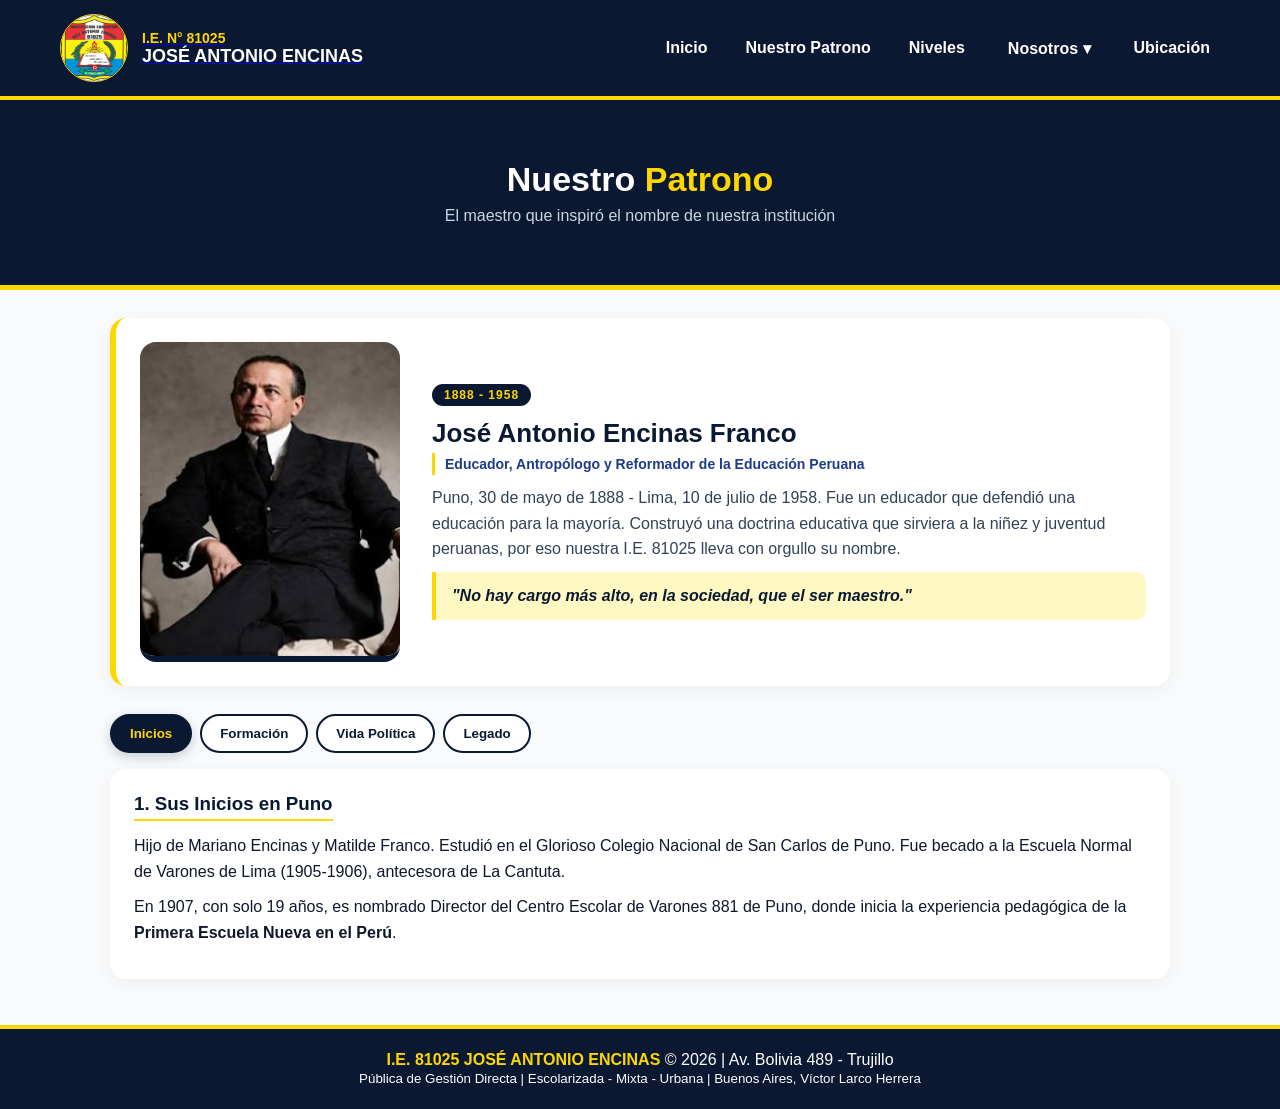
==== html/inspiracion.html @ 803cc2b1 "Add files via upload" ====
<!DOCTYPE html>
<html lang="es">
<head>
  <meta charset="UTF-8">
  <meta name="viewport" content="width=device-width, initial-scale=1">
  <meta name="description" content="Biografía de José Antonio Encinas Franco, patrono de la I.E. 81025">
  <title>Patrono | I.E. 81025 José Antonio Encinas</title>
  <link rel="stylesheet" href="../css/style.css">
  <link rel="stylesheet" href="../css/inspo.css">
</head>
<body>
<header class="header-azul">
  <nav>
    <a href="../index.html" class="logo">
      <img src="../img/Cole.jpeg" alt="Insignia">
      <h1><small>I.E. N° 81025</small> JOSÉ ANTONIO ENCINAS</h1>
    </a>
    <div class="menu">
      <a href="index.html">Inicio</a>
      <a href="inspiracion.html">Nuestro Patrono</a> 
      <a href="niveles.html" class="active">Niveles</a>
      <div class="dropdown">
        <button type="button" class="btn-menu-dropdown" id="btnNosotros">Nosotros ▾</button>
        <div id="menuNosotros" class="dropdown-menu">
          <a href="mision.html">Misión y Visión</a>
          <a href="resena.html">Reseña Histórica</a>
          
        </div>
      </div>
      <a href="ubicacion.html">Ubicación</a>
    </div>
  </nav>
</header>

  <section class="hero-mini" role="banner">
    <div class="hero-mini-content">
      <h2>Nuestro <span>Patrono</span></h2>
      <p>El maestro que inspiró el nombre de nuestra institución</p>
    </div>
  </section>

  <main id="contenido" class="patrono-wrap">

    <!-- PRESENTACION -->
    <section class="card presentacion">
      <div class="presentacion-img">
        <img src="../img/Encinas.jpg" alt="Retrato de José Antonio Encinas Franco">
      </div>
      <div class="presentacion-texto">
        <span class="badge">1888 - 1958</span>
        <h2>José Antonio Encinas Franco</h2>
        <p class="cargo">Educador, Antropólogo y Reformador de la Educación Peruana</p>
        <p class="resumen">
          Puno, 30 de mayo de 1888 - Lima, 10 de julio de 1958. Fue un educador que defendió 
          una educación para la mayoría. Construyó una doctrina educativa que sirviera a la 
          niñez y juventud peruanas, por eso nuestra I.E. 81025 lleva con orgullo su nombre.
        </p>
        <blockquote class="frase">
          "No hay cargo más alto, en la sociedad, que el ser maestro."
        </blockquote>
      </div>
    </section>

    <!-- BIOGRAFIA EN TABS INTERACTIVOS -->
    <div class="tabs" role="tablist" aria-label="Biografía de Encinas">
      <button role="tab" aria-selected="true" aria-controls="tab1" id="btn-tab1" class="tab-btn active">Inicios</button>
      <button role="tab" aria-selected="false" aria-controls="tab2" id="btn-tab2" class="tab-btn">Formación</button>
      <button role="tab" aria-selected="false" aria-controls="tab3" id="btn-tab3" class="tab-btn">Vida Política</button>
      <button role="tab" aria-selected="false" aria-controls="tab4" id="btn-tab4" class="tab-btn">Legado</button>
    </div>

    <div class="tabs-contenido">
      <section id="tab1" role="tabpanel" aria-labelledby="btn-tab1" class="card tab-panel active">
        <h3>1. Sus Inicios en Puno</h3>
        <p>
          Hijo de Mariano Encinas y Matilde Franco. Estudió en el Glorioso Colegio Nacional 
          de San Carlos de Puno. Fue becado a la Escuela Normal de Varones de Lima (1905-1906),
          antecesora de La Cantuta.
        </p>
        <p>
          En 1907, con solo 19 años, es nombrado Director del Centro Escolar de Varones 881 de Puno,
          donde inicia la experiencia pedagógica de la <strong>Primera Escuela Nueva en el Perú</strong>.
        </p>
      </section>

      <section id="tab2" role="tabpanel" aria-labelledby="btn-tab2" class="card tab-panel" hidden>
        <h3>2. Formación Internacional</h3>
        <ul class="lista">
          <li>Bachiller y Doctor en Letras y Jurisprudencia - UNMSM</li>
          <li>M.Sc. en Antropología - Universidad de Cambridge, Inglaterra</li>
          <li>Doctor en Ciencias de la Educación - Universidad de La Sorbona, París</li>
          <li>Estudios en Bolonia, Padua y Oxford. Becario Carnegie 1927</li>
          <li>Profesor de Psicología en la Universidad de San Carlos de Guatemala</li>
        </ul>
      </section>
      <section id="tab3" role="tabpanel" aria-labelledby="btn-tab3" class="card tab-panel" hidden>
        <h3>3. Vida Política y Exilio</h3>
        <p>
          Diputado por Puno en 1919 para la Asamblea que dio la Constitución de 1920.
          Diputado por Lima hasta 1924. Su oposición a la reelección de Leguía le valió ser 
          deportado a Guatemala.
        </p>
        <p>
          A su retorno en 1930 tras la caída de Leguía, fue nombrado <strong>Rector de la 
          Universidad Nacional Mayor de San Marcos en 1931</strong>. Entre 1933 y 1950 fue 
          desterrado 3 veces. Senador por Puno en 1945 y reelecto en 1950.
        </p>
      </section>

      <section id="tab4" role="tabpanel" aria-labelledby="btn-tab4" class="card tab-panel destacado" hidden>
        <h3>4. Su Legado: El Plan Dalton</h3>
        <p>
          El 30 de mayo de 1933 funda junto a sus hermanos el <strong>Colegio Dalton en Lince, Lima</strong>,
          para poner en práctica el innovador sistema de la pedagoga norteamericana Helen Parkhurst.
        </p>
        <p>
          <strong>¿Por qué nuestro colegio lleva su nombre?</strong> Porque Encinas luchó por una escuela 
          pública, gratuita, crítica y centrada en el niño, no en la memorización. Su obra 
          <em>"Un Ensayo de Escuela Nueva en el Perú"</em> (1932) es la base de la educación moderna peruana.
        </p>
        <button class="btn-libros" id="btnObras" aria-expanded="false" aria-controls="obras">
          Ver sus obras principales ▾
        </button>
        <div id="obras" class="obras-ocultas" hidden>
          <p>
            • Un Ensayo de escuela nueva en el Perú<br>
            • La educación: su función social<br>
            • Causas de la Criminalidad Indígena<br>
            • Historia de las universidades de Bolonia y Padua
          </p>
        </div>
      </section>
    </div>

  </main>

  <!-- FOOTER IGUAL AL INDEX -->
  <footer class="footer-azul">
    <p><strong>I.E. 81025 JOSÉ ANTONIO ENCINAS</strong> © 2026 | Av. Bolivia 489 - Trujillo</p>
    <small>Pública de Gestión Directa | Escolarizada - Mixta - Urbana | Buenos Aires, Víctor Larco Herrera</small>
  </footer>

  <script src="../js/inspo.js"></script>
</body>
</html>
---- css/style.css ----
/* ---------- 1. VARIABLES ---------- */
:root {
  --azul: #0A1931;
  --amarillo: #FFD700;
  --blanco: #ffffff;
  --gris-claro: #f8fafc;
  --gris: #64748b;
}

/* ---------- 2. BASE ---------- */
* {
  margin: 0;
  padding: 0;
  box-sizing: border-box;
}

body {
  font-family: 'Segoe UI', Arial, sans-serif;
  background: var(--gris-claro);
  color: #0f172a;
  overflow-x: hidden; /* Evita desplazamientos raros a los lados en celulares */
}

img {
  display: block;
  max-width: 100%;
  height: auto;
}

/* ---------- 3. HEADER ---------- */
.header-azul {
  background: var(--azul);
  border-bottom: 4px solid var(--amarillo);
  position: sticky;
  top: 0;
  z-index: 1000;
}

.header-azul nav {
  max-width: 1200px;
  margin: 0 auto;
  padding: 14px 20px;
  display: flex;
  justify-content: space-between;
  align-items: center;
  position: relative;
}

.logo {
  display: flex;
  align-items: center;
  gap: 14px;
}

.logo img {
  width: 68px;
  height: 68px;
  border-radius: 50%;
  border: 1px solid var(--amarillo);
}

.logo h1 {
  color: var(--blanco);
  font-size: 18px;
}

.logo h1 small {
  display: block;
  color: var(--amarillo);
  font-size: 14px;
}
.menu-toggle {
  display: none;
  background: transparent;
  border: none;
  color: var(--blanco);
  font-size: 28px;
  cursor: pointer;
  padding: 4px 8px;
}

/* ---------- 4. MENU ---------- */
.menu {
  display: flex;
  align-items: center;
  gap: 18px;
}

.menu a {
  color: var(--blanco);
  font-weight: 600;
  font-size: 16px;
  padding: 6px 10px;
  border-radius: 6px;
  text-decoration: none;
  transition: all 0.2s ease;
}

.menu a:hover {
  color: var(--amarillo);
  background: rgba(255,255,255,.1);
}

.menu a[aria-current="page"] {
  color: var(--amarillo);
  border-bottom: 2px solid var(--amarillo);
}

/* ---------- 5. DROPDOWN NOSOTROS ---------- */
.dropdown {
  position: relative;
}

.btn-menu-dropdown {
  background: transparent;
  border: none;
  color: var(--blanco);
  font-size: 16px;
  font-weight: 600;
  cursor: pointer;
  padding: 6px 10px;
  font-family: inherit;
}

.dropdown-menu {
  display: none;
  position: absolute;
  top: 130%;
  right: 0;
  background: var(--blanco);
  min-width: 230px;
  border-radius: 12px;
  border: 1px solid #e2e8f0;
  box-shadow: 0 15px 35px rgba(0,0,0,.25);
  z-index: 9999;
  overflow: hidden;
}

/* Fuerza el despliegue cuando el script inyecta la clase */
.dropdown-menu.show {
  display: block !important;
}

.dropdown-menu a {
  display: block;
  padding: 12px 16px;
  color: #0A1931 !important;
  font-size: 14px;
  border-radius: 0;
}

.dropdown-menu a:hover {
  background: #fef9c3;
  color: #0A1931;
}

/* ---------- 6. HERO ---------- */
.hero {
  background: 
    linear-gradient(90deg, rgba(10,25,49,.92), rgba(10,25,49,.6)),
    url('../img/Cole.jpeg');
  background-size: cover;
  background-position: center;
  padding: 95px 24px;
}

.hero-text {
  max-width: 1100px;
  margin: 0 auto;
}

.hero h2 {
  color: var(--blanco);
  font-size: 42px;
  max-width: 620px;
  line-height: 1.1;
}

.hero h2 span {
  color: var(--amarillo);
}

.hero-desc {
  color: #e2e8f0;
  margin-top: 14px;
  max-width: 520px;
  font-size: 17px;
}

/* ---------- 7. LEMA ---------- */
.lema-bar {
  background: var(--amarillo);
  color: var(--azul);
  display: flex;
  justify-content: center;
  align-items: center;
  gap: 22px;
  padding: 13px 20px;
  font-weight: 900;
  letter-spacing: 3px;
  font-size: 18px;
  border-bottom: 4px solid var(--azul);
}

/* ---------- 8. PILARES ---------- */
.pilares {
  max-width: 1100px;
  margin: 0 auto;
  padding: 50px 20px;
}

.pilares h3 {
  text-align: center;
  color: var(--azul);
  font-size: 24px;
  margin-bottom: 28px;
}

.grid-4 {
  display: grid;
  grid-template-columns: repeat(auto-fit, minmax(200px, 1fr));
  gap: 18px;
}

.pilar-card {
  background: var(--blanco);
  border-radius: 16px;
  padding: 22px;
  text-align: center;
  border-top: 4px solid var(--azul);
  box-shadow: 0 4px 18px rgba(0,0,0,.06);
}

/* ---------- 9. HISTORIA ---------- */
.historia-resumen {
  max-width: 1100px;
  margin: 0 auto 40px;
  background: var(--blanco);
  border-radius: 20px;
  padding: 28px;
  display: flex;
  flex-wrap: wrap;
  gap: 32px;
  border-left: 6px solid var(--amarillo);
}

.historia-text {
  flex: 1 1 380px;
}

.historia-img {
  flex: 1 1 320px;
}

.historia-img img {
  border-radius: 14px;
  border-bottom: 5px solid var(--azul);
  width: 100%;
}

.eyebrow {
  background: var(--amarillo);
  color: var(--azul);
  padding: 4px 12px;
  border-radius: 20px;
  font-size: 11px;
  font-weight: 800;
}

.stats {
  display: flex;
  gap: 26px;
  margin-top: 20px;
}

.stats strong {
  display: block;
  font-size: 26px;
  color: var(--azul);
}

/* ---------- 10. FOOTER ---------- */
.footer-azul {
  background: var(--azul);
  color: var(--blanco);
  text-align: center;
  padding: 22px 20px;
  border-top: 4px solid var(--amarillo);
}

.footer-azul strong {
  color: var(--amarillo);
}

/* ======================================================
  MEDIA QUERIES 
   ====================================================== */
@media (max-width: 768px) {
  
  .menu-toggle {
    display: block; /* Muestra el ícono de las tres líneas ☰ */
  }

  .menu {
    display: none; /* Oculta la barra de navegación horizontal */
    flex-direction: column;
    align-items: flex-start;
    position: absolute;
    top: 100%;
    left: 0;
    width: 100%;
    background: var(--azul);
    padding: 20px;
    gap: 12px;
    border-bottom: 4px solid var(--amarillo);
    box-shadow: 0 10px 20px rgba(0,0,0,0.2);
  }

  /* Clase que activa el JavaScript al hacer click en ☰ */
  .menu.active {
    display: flex;
  }

  .menu a {
    width: 100%;
    padding: 10px;
  }

  .dropdown {
    width: 100%;
  }

  .btn-menu-dropdown {
    width: 100%;
    text-align: left;
    padding: 10px;
  }

  .dropdown-menu {
    position: static; /* Colapsa hacia abajo empujando el menú móvil */
    width: 100%;
    background: rgba(255, 255, 255, 0.08);
    box-shadow: none;
    border: none;
    margin-top: 5px;
    border-radius: 8px;
  }

  .dropdown-menu a {
    color: var(--blanco) !important; /* Pone el texto blanco en el celular */
    padding-left: 24px;
  }

  .dropdown-menu a:hover {
    background: rgba(255,255,255,0.15);
  }

  /* Ajustes de tamaños del resto de la página */
  .hero h2 {
    font-size: 28px;
  }

  .lema-bar {
    font-size: 14px;
    letter-spacing: 1px;
    flex-direction: column;
    gap: 8px;
    text-align: center;
  }

  .stats {
    justify-content: space-around;
  }
}
---- css/inspo.css ----
/* ======================================================
   I.E. 81025 JOSE ANTONIO ENCINAS
   CSS PATRONO / INSPO (ADAPTADO A CELULARES) - 2026
   ====================================================== */

/* ---------- 1. VARIABLES ---------- */
:root {
  --azul: #0A1931;
  --amarillo: #FFD700;
  --blanco: #ffffff;
  --azul-claro: #1e3a8a;
  --amarillo-hover: #eab308;
}

/* ---------- 2. ELEMENTOS DE CABECERA Y DROPDOWN ---------- */
.dropdown {
  position: relative;
  display: inline-block;
}

.btn-menu-dropdown {
  background: none;
  border: none;
  color: #fff;
  font-size: 16px;
  font-weight: 600;
  cursor: pointer;
  padding: 10px 15px;
}

.dropdown-menu {
  display: none; /* Oculto por defecto */
  position: absolute;
  top: 100%;
  left: 0;
  background-color: #ffffff;
  min-width: 180px;
  box-shadow: 0px 8px 24px rgba(10, 25, 49, 0.15);
  border-radius: 8px;
  z-index: 1000;
  overflow: hidden;
  border: 1px solid rgba(10, 25, 49, 0.1);
}

.dropdown-menu a {
  color: var(--azul) !important;
  padding: 12px 16px;
  text-decoration: none;
  display: block;
  font-size: 15px;
  text-align: left;
  transition: background 0.2s ease;
}

.dropdown-menu a:hover {
  background-color: rgba(255, 215, 0, 0.2);
}

.dropdown-menu.show {
  display: block !important;
}

/* BOTÓN HAMBURGUESA (Oculto en computadoras) */
.menu-toggle {
  display: none;
  background: transparent;
  border: none;
  color: #fff;
  font-size: 28px;
  cursor: pointer;
}

/* ===== HERO MINI ===== */
.hero-mini {
  background: var(--azul);
  background-image: linear-gradient(90deg, rgba(10,25,49,.95), rgba(10,25,49,.75));
  padding: 60px 24px;
  text-align: center;
  border-bottom: 5px solid var(--amarillo);
}

.hero-mini h2 {
  color: #fff;
  font-size: 34px;
}

.hero-mini h2 span {
  color: var(--amarillo);
}

.hero-mini p {
  color: #cbd5e1;
  margin-top: 8px;
}

/* ===== WRAP ===== */
.patrono-wrap {
  max-width: 1100px;
  margin: 0 auto;
  padding: 28px 20px;
}

/* ===== PRESENTACION ===== */
.presentacion {
  display: flex;
  flex-wrap: wrap;
  gap: 32px;
  align-items: center;
  background: #fff;
  border-radius: 20px;
  padding: 28px;
  box-shadow: 0 8px 24px rgba(10,25,49,.06);
  border-left: 6px solid var(--amarillo);
}

.presentacion-img {
  flex: 0 0 260px;
  margin: 0 auto;
}

.presentacion-img img {
  width: 100%;
  height: 320px;
  object-fit: cover;
  border-radius: 16px;
  border-bottom: 6px solid var(--azul);
}

.presentacion-texto {
  flex: 1 1 450px;
}

.badge {
  background: var(--azul);
  color: var(--amarillo);
  padding: 4px 12px;
  border-radius: 20px;
  font-weight: 800;
  font-size: 12px;
  letter-spacing: 1px;
  display: inline-block;
}

.presentacion-texto h2 {
  margin: 12px 0 4px;
  color: var(--azul);
  font-size: 26px;
}

.cargo {
  color: var(--azul-claro);
  font-weight: 700;
  font-size: 14px;
  margin-bottom: 12px;
  border-left: 3px solid var(--amarillo);
  padding-left: 10px;
}

.resumen {
  color: #334155;
  margin-bottom: 16px;
  line-height: 1.6;
}

.frase {
  background: #fef9c3;
  border-left: 4px solid var(--amarillo);
  padding: 12px 16px;
  border-radius: 0 10px 10px 0;
  font-style: italic;
  color: var(--azul);
  font-weight: 600;
  line-height: 1.5;
}

/* ===== TABS INTERACTIVOS ===== */
.tabs {
  display: flex;
  flex-wrap: wrap;
  gap: 8px;
  margin: 28px 0 16px;
}

.tab-btn {
  background: #fff;
  border: 2px solid var(--azul);
  color: var(--azul);
  padding: 10px 18px;
  border-radius: 30px;
  font-weight: 700;
  cursor: pointer;
  transition: .2s;
}

.tab-btn:hover,
.tab-btn:focus-visible {
  background: var(--azul);
  color: var(--amarillo);
  outline: none;
}

.tab-btn.active,
.tab-btn[aria-selected="true"] {
  background: var(--azul);
  color: var(--amarillo);
  border-color: var(--azul);
  box-shadow: 0 4px 12px rgba(10,25,49,.2);
}

/* ===== CARDS ===== */
.card {
  background: #fff;
  border-radius: 16px;
  padding: 24px;
  box-shadow: 0 4px 18px rgba(0,0,0,.05);
  margin-bottom: 18px;
}

.card h3 {
  color: var(--azul);
  margin-bottom: 12px;
  border-bottom: 2px solid var(--amarillo);
  display: inline-block;
  padding-bottom: 4px;
}

.card p {
  line-height: 1.6;
  margin-bottom: 10px;
}

.card.destacado {
  border-left: 6px solid var(--azul);
  background: linear-gradient(180deg, #fff, #fefce8);
}

.lista {
  padding-left: 18px;
  color: #334155;
  line-height: 1.6;
}

.lista li {
  margin-bottom: 8px;
}

.lista li::marker {
  color: var(--amarillo);
}

/* ===== BOTON OBRAS ===== */
.btn-libros {
  margin-top: 14px;
  background: var(--amarillo);
  color: var(--azul);
  border: 2px solid var(--amarillo);
  padding: 9px 16px;
  border-radius: 8px;
  font-weight: 700;
  cursor: pointer;
  transition: background 0.2s ease;
}

.btn-libros:hover {
  background: var(--amarillo-hover);
  border-color: var(--amarillo-hover);
}

.obras-ocultas {
  margin-top: 14px;
  background: var(--azul);
  color: #e2e8f0;
  padding: 14px 18px;
  border-radius: 10px;
  border-left: 4px solid var(--amarillo);
  line-height: 1.6;
}

/* Accesibilidad focus */
button:focus-visible,
a:focus-visible {
  outline: 3px solid var(--amarillo);
  outline-offset: 3px;
}

/* ======================================================
   ⚠️ MEDIA QUERIES - ADAPTACIÓN EXCLUSIVA PARA CELULARES
   ====================================================== */
@media (max-width: 768px) {
  .menu-toggle {
    display: block; /* Muestra el botón de menú hamburguesa ☰ */
  }

  .menu {
    display: none; /* Oculta el menú de navegación horizontal tradicional */
    flex-direction: column;
    align-items: flex-start;
    position: absolute;
    top: 100%;
    left: 0;
    width: 100%;
    background: var(--azul);
    padding: 20px;
    gap: 12px;
    border-bottom: 4px solid var(--amarillo);
    box-shadow: 0 10px 20px rgba(0,0,0,0.2);
    z-index: 99999;
  }

  .menu.active {
    display: flex;
  }

  .menu a {
    width: 100%;
    padding: 10px;
  }

  .dropdown {
    width: 100%;
  }

  .btn-menu-dropdown {
    width: 100%;
    text-align: left;
    padding: 10px;
  }

  .dropdown-menu {
    position: static; /* Colapsa hacia abajo empujando el menú móvil */
    width: 100%;
    background: rgba(255, 255, 255, 0.08);
    box-shadow: none;
    border: none;
    margin-top: 5px;
    border-radius: 8px;
  }

  .dropdown-menu a {
    color: #ffffff !important; /* Texto blanco sobre el fondo oscuro del celular */
    padding-left: 24px;
  }

  .dropdown-menu a:hover {
    background: rgba(255,255,255,0.15);
  }

  /* Ajustes en los componentes internos del Patrono */
  .presentacion {
    flex-direction: column; /* Apila el retrato arriba y el texto abajo */
    padding: 20px;
  }

  .presentacion-img {
    width: 100%;
    max-width: 240px;
  }

  .presentacion-img img {
    height: 280px;
  }

  .tabs {
    justify-content: center; /* Centra los botones de biografía para que quepan holgadamente */
    gap: 6px;
  }

  .tab-btn {
    width: 100%; /* Botones de biografía en ancho completo para fácil pulsación dactilar */
    text-align: center;
    padding: 8px 14px;
    font-size: 14px;
  }

  .hero-mini h2 {
    font-size: 26px;
  }
}
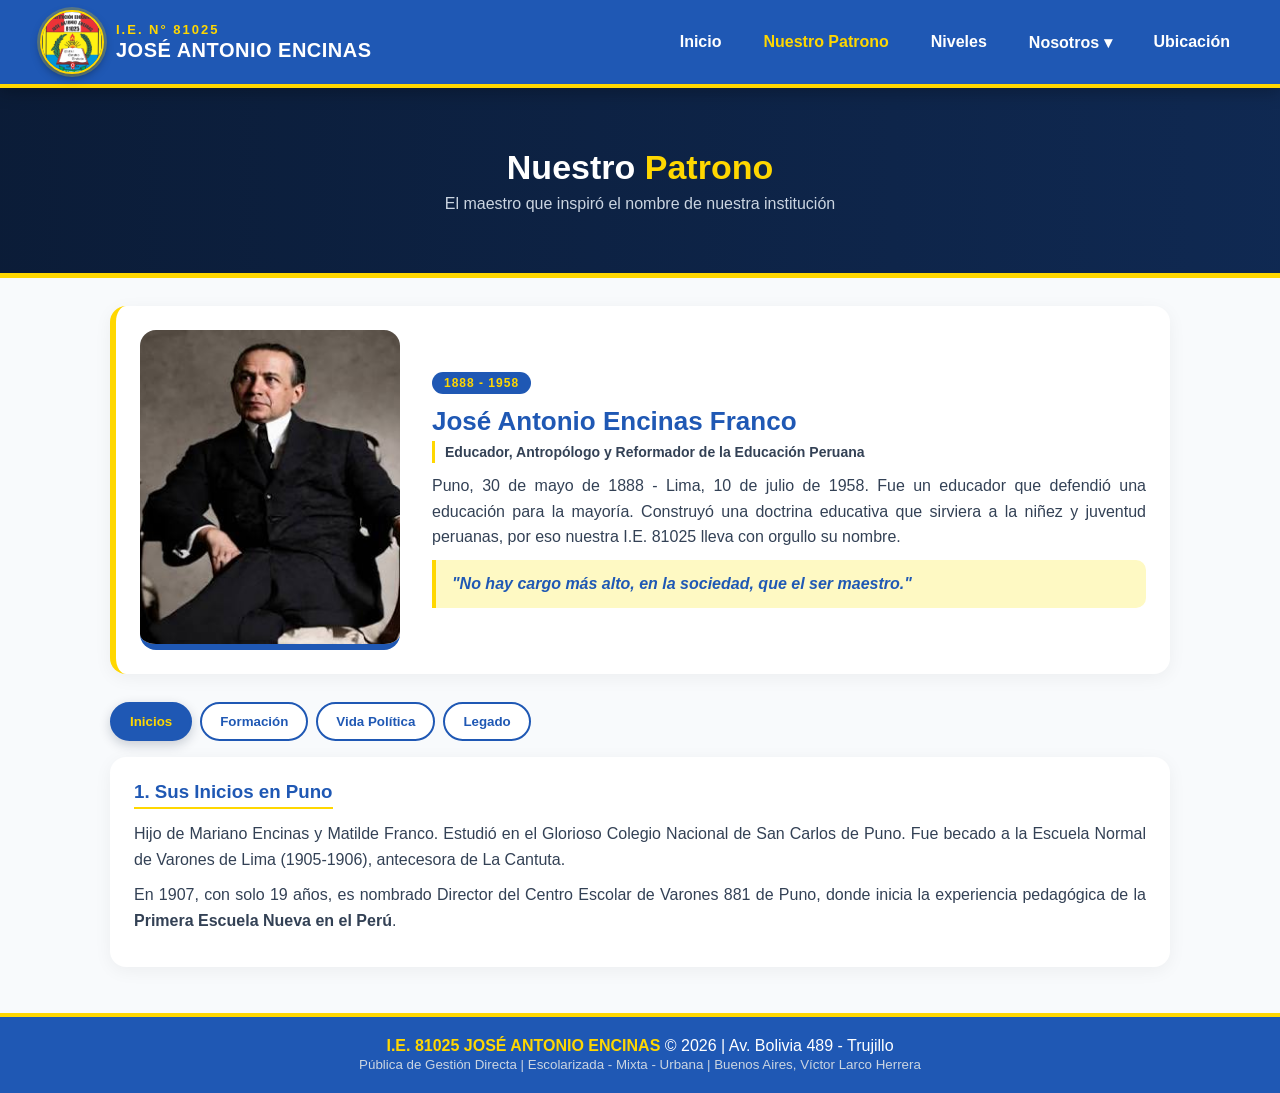
==== commit 9ae7350f: "Add files via upload" ====
--- a/html/inspiracion.html
+++ b/html/inspiracion.html
@@ -10,21 +10,21 @@
 </head>
 <body>
 <header class="header-azul">
-  <nav>
-    <a href="../index.html" class="logo">
-      <img src="../img/Cole.jpeg" alt="Insignia">
-      <h1><small>I.E. N° 81025</small> JOSÉ ANTONIO ENCINAS</h1>
-    </a>
-    <div class="menu">
-      <a href="index.html">Inicio</a>
-      <a href="inspiracion.html">Nuestro Patrono</a> 
-      <a href="niveles.html" class="active">Niveles</a>
+  <nav aria-label="Navegación principal" class="nav-container">
+    <div class="logo">
+      <img src="../img/Cole.jpeg" alt="Insignia I.E. 81025" width="70" height="70">
+      <h1><small>I.E. N° 81025</small>JOSÉ ANTONIO ENCINAS</h1>
+    </div>
+    <button type="button" class="menu-toggle" id="menuToggleMobile" aria-label="Abrir menú de navegación">☰</button>
+    <div class="menu" id="menuPrincipalNav">
+      <a href="../index.html">Inicio</a>
+      <a href="inspiracion.html" class="active">Nuestro Patrono</a>
+      <a href="niveles.html">Niveles</a>
       <div class="dropdown">
         <button type="button" class="btn-menu-dropdown" id="btnNosotros">Nosotros ▾</button>
-        <div id="menuNosotros" class="dropdown-menu">
-          <a href="mision.html">Misión y Visión</a>
-          <a href="resena.html">Reseña Histórica</a>
-          
+        <div id="menuNosotros" class="dropdown-menu" role="menu">
+          <a href="mision.html" role="menuitem">Misión y Visión</a>
+          <a href="resena.html" role="menuitem">Reseña Histórica</a>
         </div>
       </div>
       <a href="ubicacion.html">Ubicación</a>
@@ -40,8 +40,6 @@
   </section>
 
   <main id="contenido" class="patrono-wrap">
-
-    <!-- PRESENTACION -->
     <section class="card presentacion">
       <div class="presentacion-img">
         <img src="../img/Encinas.jpg" alt="Retrato de José Antonio Encinas Franco">
@@ -51,8 +49,8 @@
         <h2>José Antonio Encinas Franco</h2>
         <p class="cargo">Educador, Antropólogo y Reformador de la Educación Peruana</p>
         <p class="resumen">
-          Puno, 30 de mayo de 1888 - Lima, 10 de julio de 1958. Fue un educador que defendió 
-          una educación para la mayoría. Construyó una doctrina educativa que sirviera a la 
+          Puno, 30 de mayo de 1888 - Lima, 10 de julio de 1958. Fue un educador que defendió
+          una educación para la mayoría. Construyó una doctrina educativa que sirviera a la
           niñez y juventud peruanas, por eso nuestra I.E. 81025 lleva con orgullo su nombre.
         </p>
         <blockquote class="frase">
@@ -60,20 +58,17 @@
         </blockquote>
       </div>
     </section>
-
-    <!-- BIOGRAFIA EN TABS INTERACTIVOS -->
     <div class="tabs" role="tablist" aria-label="Biografía de Encinas">
       <button role="tab" aria-selected="true" aria-controls="tab1" id="btn-tab1" class="tab-btn active">Inicios</button>
       <button role="tab" aria-selected="false" aria-controls="tab2" id="btn-tab2" class="tab-btn">Formación</button>
       <button role="tab" aria-selected="false" aria-controls="tab3" id="btn-tab3" class="tab-btn">Vida Política</button>
       <button role="tab" aria-selected="false" aria-controls="tab4" id="btn-tab4" class="tab-btn">Legado</button>
     </div>
-
     <div class="tabs-contenido">
       <section id="tab1" role="tabpanel" aria-labelledby="btn-tab1" class="card tab-panel active">
         <h3>1. Sus Inicios en Puno</h3>
         <p>
-          Hijo de Mariano Encinas y Matilde Franco. Estudió en el Glorioso Colegio Nacional 
+          Hijo de Mariano Encinas y Matilde Franco. Estudió en el Glorioso Colegio Nacional
           de San Carlos de Puno. Fue becado a la Escuela Normal de Varones de Lima (1905-1906),
           antecesora de La Cantuta.
         </p>
@@ -82,7 +77,6 @@
           donde inicia la experiencia pedagógica de la <strong>Primera Escuela Nueva en el Perú</strong>.
         </p>
       </section>
-
       <section id="tab2" role="tabpanel" aria-labelledby="btn-tab2" class="card tab-panel" hidden>
         <h3>2. Formación Internacional</h3>
         <ul class="lista">
@@ -97,16 +91,15 @@
         <h3>3. Vida Política y Exilio</h3>
         <p>
           Diputado por Puno en 1919 para la Asamblea que dio la Constitución de 1920.
-          Diputado por Lima hasta 1924. Su oposición a la reelección de Leguía le valió ser 
+          Diputado por Lima hasta 1924. Su oposición a la reelección de Leguía le valió ser
           deportado a Guatemala.
         </p>
         <p>
-          A su retorno en 1930 tras la caída de Leguía, fue nombrado <strong>Rector de la 
-          Universidad Nacional Mayor de San Marcos en 1931</strong>. Entre 1933 y 1950 fue 
+          A su retorno en 1930 tras la caída de Leguía, fue nombrado <strong>Rector de la
+          Universidad Nacional Mayor de San Marcos en 1931</strong>. Entre 1933 y 1950 fue
           desterrado 3 veces. Senador por Puno en 1945 y reelecto en 1950.
         </p>
       </section>
-
       <section id="tab4" role="tabpanel" aria-labelledby="btn-tab4" class="card tab-panel destacado" hidden>
         <h3>4. Su Legado: El Plan Dalton</h3>
         <p>
@@ -114,8 +107,8 @@
           para poner en práctica el innovador sistema de la pedagoga norteamericana Helen Parkhurst.
         </p>
         <p>
-          <strong>¿Por qué nuestro colegio lleva su nombre?</strong> Porque Encinas luchó por una escuela 
-          pública, gratuita, crítica y centrada en el niño, no en la memorización. Su obra 
+          <strong>¿Por qué nuestro colegio lleva su nombre?</strong> Porque Encinas luchó por una escuela
+          pública, gratuita, crítica y centrada en el niño, no en la memorización. Su obra
           <em>"Un Ensayo de Escuela Nueva en el Perú"</em> (1932) es la base de la educación moderna peruana.
         </p>
         <button class="btn-libros" id="btnObras" aria-expanded="false" aria-controls="obras">
@@ -131,10 +124,8 @@
         </div>
       </section>
     </div>
-
   </main>
 
-  <!-- FOOTER IGUAL AL INDEX -->
   <footer class="footer-azul">
     <p><strong>I.E. 81025 JOSÉ ANTONIO ENCINAS</strong> © 2026 | Av. Bolivia 489 - Trujillo</p>
     <small>Pública de Gestión Directa | Escolarizada - Mixta - Urbana | Buenos Aires, Víctor Larco Herrera</small>
--- a/css/style.css
+++ b/css/style.css
@@ -1,14 +1,12 @@
-
-/* ---------- 1. VARIABLES ---------- */
+/* Colores del colegio */
 :root {
-  --azul: #0A1931;
+  --azul: #1f58b4;
   --amarillo: #FFD700;
   --blanco: #ffffff;
   --gris-claro: #f8fafc;
   --gris: #64748b;
 }
 
-/* ---------- 2. BASE ---------- */
 * {
   margin: 0;
   padding: 0;
@@ -19,7 +17,7 @@
   font-family: 'Segoe UI', Arial, sans-serif;
   background: var(--gris-claro);
   color: #0f172a;
-  overflow-x: hidden; /* Evita desplazamientos raros a los lados en celulares */
+  overflow-x: hidden;
 }
 
 img {
@@ -28,19 +26,20 @@
   height: auto;
 }
 
-/* ---------- 3. HEADER ---------- */
+/* Cabecera: logo izquierda, menú derecha */
 .header-azul {
   background: var(--azul);
   border-bottom: 4px solid var(--amarillo);
   position: sticky;
   top: 0;
   z-index: 1000;
-}
-
-.header-azul nav {
+  padding: 10px 24px;
+  box-shadow: 0 4px 16px rgba(0,0,0,.25);
+}
+
+.nav-container {
   max-width: 1200px;
   margin: 0 auto;
-  padding: 14px 20px;
   display: flex;
   justify-content: space-between;
   align-items: center;
@@ -50,26 +49,37 @@
 .logo {
   display: flex;
   align-items: center;
-  gap: 14px;
+  gap: 12px;
 }
 
 .logo img {
-  width: 68px;
-  height: 68px;
+  width: 64px;
+  height: 64px;
   border-radius: 50%;
-  border: 1px solid var(--amarillo);
+  border: 2px solid var(--amarillo);
+  box-shadow: 0 0 0 3px rgba(255,215,0,.25), 0 4px 10px rgba(0,0,0,.35);
+  object-fit: cover;
+  background: #fff;
 }
 
 .logo h1 {
   color: var(--blanco);
-  font-size: 18px;
+  font-size: 20px;
+  font-weight: 800;
+  letter-spacing: .5px;
+  line-height: 1.1;
+  text-transform: uppercase;
 }
 
 .logo h1 small {
   display: block;
   color: var(--amarillo);
-  font-size: 14px;
-}
+  font-size: 13px;
+  font-weight: 800;
+  letter-spacing: 2px;
+  margin-bottom: 2px;
+}
+
 .menu-toggle {
   display: none;
   background: transparent;
@@ -80,11 +90,10 @@
   padding: 4px 8px;
 }
 
-/* ---------- 4. MENU ---------- */
 .menu {
   display: flex;
   align-items: center;
-  gap: 18px;
+  gap: 22px;
 }
 
 .menu a {
@@ -94,12 +103,11 @@
   padding: 6px 10px;
   border-radius: 6px;
   text-decoration: none;
-  transition: all 0.2s ease;
+  white-space: nowrap;
 }
 
 .menu a:hover {
   color: var(--amarillo);
-  background: rgba(255,255,255,.1);
 }
 
 .menu a[aria-current="page"] {
@@ -107,7 +115,6 @@
   border-bottom: 2px solid var(--amarillo);
 }
 
-/* ---------- 5. DROPDOWN NOSOTROS ---------- */
 .dropdown {
   position: relative;
 }
@@ -121,13 +128,14 @@
   cursor: pointer;
   padding: 6px 10px;
   font-family: inherit;
+  white-space: nowrap;
 }
 
 .dropdown-menu {
   display: none;
   position: absolute;
-  top: 130%;
-  right: 0;
+  top: 100%;
+  left: 0;
   background: var(--blanco);
   min-width: 230px;
   border-radius: 12px;
@@ -137,7 +145,6 @@
   overflow: hidden;
 }
 
-/* Fuerza el despliegue cuando el script inyecta la clase */
 .dropdown-menu.show {
   display: block !important;
 }
@@ -148,22 +155,24 @@
   color: #0A1931 !important;
   font-size: 14px;
   border-radius: 0;
+  text-align: left;
 }
 
 .dropdown-menu a:hover {
   background: #fef9c3;
-  color: #0A1931;
-}
-
-/* ---------- 6. HERO ---------- */
+}
+
+/* Portada */
 .hero {
-  background: 
-    linear-gradient(90deg, rgba(10,25,49,.92), rgba(10,25,49,.6)),
-    url('../img/Cole.jpeg');
+   background:
+    linear-gradient(90deg, rgba(10,25,49,.95), rgba(10,25,49,.75)),
+    url('../img/port.jpg'); /* O 'banner-nuevo.jpg' según el nombre que guardaste */
+
   background-size: cover;
-  background-position: center;
-  padding: 95px 24px;
-}
+  background-position: center 30%; 
+  padding: 130px 24px;            
+}
+
 
 .hero-text {
   max-width: 1100px;
@@ -186,9 +195,13 @@
   margin-top: 14px;
   max-width: 520px;
   font-size: 17px;
-}
-
-/* ---------- 7. LEMA ---------- */
+  line-height: 1.6;
+  text-align: justify;
+  hyphens: auto;
+}
+
+
+/* Barra amarilla del lema */
 .lema-bar {
   background: var(--amarillo);
   color: var(--azul);
@@ -203,7 +216,7 @@
   border-bottom: 4px solid var(--azul);
 }
 
-/* ---------- 8. PILARES ---------- */
+/* Tarjetas ¿Por qué ser Enciniano? */
 .pilares {
   max-width: 1100px;
   margin: 0 auto;
@@ -232,7 +245,18 @@
   box-shadow: 0 4px 18px rgba(0,0,0,.06);
 }
 
-/* ---------- 9. HISTORIA ---------- */
+.pilar-card h4 {
+  color: var(--azul);
+  margin: 10px 0 6px;
+}
+
+.pilar-card p {
+  color: #334155;
+  font-size: 14px;
+  line-height: 1.6;
+}
+
+/* Historia resumen */
 .historia-resumen {
   max-width: 1100px;
   margin: 0 auto 40px;
@@ -249,6 +273,24 @@
   flex: 1 1 380px;
 }
 
+.historia-text h3 {
+  color: var(--azul);
+  margin: 12px 0 10px;
+  font-size: 22px;
+}
+
+.historia-text p {
+  color: #334155;
+  line-height: 1.6;
+  text-align: justify;
+  hyphens: auto;
+}
+
+.colegio-resaltado {
+  font-weight: 700;
+  color: var(--azul);
+}
+
 .historia-img {
   flex: 1 1 320px;
 }
@@ -280,7 +322,12 @@
   color: var(--azul);
 }
 
-/* ---------- 10. FOOTER ---------- */
+.stats span {
+  color: var(--gris);
+  font-size: 13px;
+}
+
+/* Footer */
 .footer-azul {
   background: var(--azul);
   color: var(--blanco);
@@ -293,19 +340,38 @@
   color: var(--amarillo);
 }
 
-/* ======================================================
-  MEDIA QUERIES 
-   ====================================================== */
+/* Todo lo de celular */
 @media (max-width: 768px) {
-  
+  .nav-container {
+    padding: 0;
+  }
+
+  .logo {
+    gap: 10px;
+  }
+
+  .logo h1 {
+    font-size: 15px;
+  }
+
+  .logo h1 small {
+    font-size: 11px;
+  }
+
+  .logo img {
+    width: 52px;
+    height: 52px;
+  }
+
   .menu-toggle {
-    display: block; /* Muestra el ícono de las tres líneas ☰ */
+    display: block !important;
   }
 
   .menu {
-    display: none; /* Oculta la barra de navegación horizontal */
+    display: none !important;
     flex-direction: column;
-    align-items: flex-start;
+    align-items: center;
+    text-align: center;
     position: absolute;
     top: 100%;
     left: 0;
@@ -315,30 +381,32 @@
     gap: 12px;
     border-bottom: 4px solid var(--amarillo);
     box-shadow: 0 10px 20px rgba(0,0,0,0.2);
-  }
-
-  /* Clase que activa el JavaScript al hacer click en ☰ */
+    z-index: 99999;
+  }
+
   .menu.active {
-    display: flex;
+    display: flex !important;
   }
 
   .menu a {
     width: 100%;
-    padding: 10px;
+    padding: 12px 10px;
+    text-align: center;
   }
 
   .dropdown {
     width: 100%;
+    text-align: center;
   }
 
   .btn-menu-dropdown {
     width: 100%;
-    text-align: left;
-    padding: 10px;
+    text-align: center;
+    padding: 12px 10px;
   }
 
   .dropdown-menu {
-    position: static; /* Colapsa hacia abajo empujando el menú móvil */
+    position: static;
     width: 100%;
     background: rgba(255, 255, 255, 0.08);
     box-shadow: none;
@@ -348,28 +416,70 @@
   }
 
   .dropdown-menu a {
-    color: var(--blanco) !important; /* Pone el texto blanco en el celular */
-    padding-left: 24px;
+    color: var(--blanco) !important;
+    text-align: center;
   }
 
   .dropdown-menu a:hover {
     background: rgba(255,255,255,0.15);
   }
 
-  /* Ajustes de tamaños del resto de la página */
+  .hero {
+    padding: 60px 16px;
+  }
+
   .hero h2 {
     font-size: 28px;
   }
 
+  .hero-desc {
+    font-size: 15px;
+  }
+
   .lema-bar {
-    font-size: 14px;
+    font-size: 13px;
     letter-spacing: 1px;
+    gap: 10px;
+    padding: 12px 10px;
+    flex-wrap: wrap;
+  }
+
+  .pilares {
+    padding: 32px 14px;
+  }
+
+  .grid-4 {
+    grid-template-columns: 1fr 1fr;
+    gap: 12px;
+  }
+
+  .pilar-card {
+    padding: 16px 12px;
+  }
+
+  .historia-resumen {
     flex-direction: column;
-    gap: 8px;
-    text-align: center;
+    padding: 20px 16px;
+    gap: 20px;
+    margin: 0 14px 28px;
+  }
+
+  .historia-text p {
+    font-size: 15px;
   }
 
   .stats {
     justify-content: space-around;
   }
 }
+
+@media (max-width: 400px) {
+  .grid-4 {
+    grid-template-columns: 1fr;
+  }
+
+  .lema-bar {
+    font-size: 11px;
+    gap: 6px;
+  }
+}
--- a/css/inspo.css
+++ b/css/inspo.css
@@ -1,21 +1,108 @@
-/* ======================================================
-   I.E. 81025 JOSE ANTONIO ENCINAS
-   CSS PATRONO / INSPO (ADAPTADO A CELULARES) - 2026
-   ====================================================== */
-
-/* ---------- 1. VARIABLES ---------- */
 :root {
-  --azul: #0A1931;
+  --azul: #1f58b4;
   --amarillo: #FFD700;
   --blanco: #ffffff;
   --azul-claro: #1e3a8a;
   --amarillo-hover: #eab308;
 }
 
-/* ---------- 2. ELEMENTOS DE CABECERA Y DROPDOWN ---------- */
+* {
+  margin: 0;
+  padding: 0;
+  box-sizing: border-box;
+}
+
+body {
+  font-family: 'Segoe UI', Arial, sans-serif;
+  background: #f8fafc;
+  color: #0f172a;
+  overflow-x: hidden;
+}
+
+img {
+  display: block;
+  max-width: 100%;
+  height: auto;
+}
+
+/* Cabecera: logo izquierda, menú derecha */
+.header-azul {
+  background-color: var(--azul);
+  border-bottom: 4px solid var(--amarillo);
+  position: sticky;
+  top: 0;
+  z-index: 1000;
+  padding: 10px 24px;
+  box-shadow: 0 4px 16px rgba(0,0,0,.25);
+}
+
+.nav-container {
+  max-width: 1200px;
+  margin: 0 auto;
+  display: flex;
+  justify-content: space-between;
+  align-items: center;
+  position: relative;
+}
+
+.logo {
+  display: flex;
+  align-items: center;
+  gap: 12px;
+}
+
+.logo img {
+  width: 64px;
+  height: 64px;
+  border-radius: 50%;
+  object-fit: cover;
+  border: 2px solid var(--amarillo);
+  box-shadow: 0 0 0 3px rgba(255,215,0,.25), 0 4px 10px rgba(0,0,0,.35);
+  background: #fff;
+}
+
+.logo h1 {
+  color: var(--blanco);
+  font-size: 20px;
+  font-weight: 800;
+  letter-spacing: .5px;
+  margin: 0;
+  line-height: 1.1;
+  text-transform: uppercase;
+}
+
+.logo h1 small {
+  display: block;
+  font-size: 13px;
+  font-weight: 800;
+  letter-spacing: 2px;
+  color: var(--amarillo);
+  margin-bottom: 2px;
+}
+
+.menu {
+  display: flex;
+  align-items: center;
+  gap: 22px;
+}
+
+.menu a {
+  color: var(--blanco);
+  text-decoration: none;
+  font-size: 16px;
+  font-weight: 600;
+  padding: 6px 10px;
+  border-radius: 6px;
+  white-space: nowrap;
+}
+
+.menu a:hover,
+.menu a.active {
+  color: var(--amarillo);
+}
+
 .dropdown {
   position: relative;
-  display: inline-block;
 }
 
 .btn-menu-dropdown {
@@ -25,18 +112,20 @@
   font-size: 16px;
   font-weight: 600;
   cursor: pointer;
-  padding: 10px 15px;
+  padding: 6px 10px;
+  font-family: inherit;
+  white-space: nowrap;
 }
 
 .dropdown-menu {
-  display: none; /* Oculto por defecto */
+  display: none;
   position: absolute;
   top: 100%;
   left: 0;
   background-color: #ffffff;
-  min-width: 180px;
+  min-width: 230px;
   box-shadow: 0px 8px 24px rgba(10, 25, 49, 0.15);
-  border-radius: 8px;
+  border-radius: 12px;
   z-index: 1000;
   overflow: hidden;
   border: 1px solid rgba(10, 25, 49, 0.1);
@@ -49,7 +138,6 @@
   display: block;
   font-size: 15px;
   text-align: left;
-  transition: background 0.2s ease;
 }
 
 .dropdown-menu a:hover {
@@ -60,7 +148,6 @@
   display: block !important;
 }
 
-/* BOTÓN HAMBURGUESA (Oculto en computadoras) */
 .menu-toggle {
   display: none;
   background: transparent;
@@ -70,7 +157,6 @@
   cursor: pointer;
 }
 
-/* ===== HERO MINI ===== */
 .hero-mini {
   background: var(--azul);
   background-image: linear-gradient(90deg, rgba(10,25,49,.95), rgba(10,25,49,.75));
@@ -93,14 +179,12 @@
   margin-top: 8px;
 }
 
-/* ===== WRAP ===== */
 .patrono-wrap {
   max-width: 1100px;
   margin: 0 auto;
   padding: 28px 20px;
 }
 
-/* ===== PRESENTACION ===== */
 .presentacion {
   display: flex;
   flex-wrap: wrap;
@@ -160,6 +244,8 @@
   color: #334155;
   margin-bottom: 16px;
   line-height: 1.6;
+  text-align: justify;
+  hyphens: auto;
 }
 
 .frase {
@@ -171,9 +257,10 @@
   color: var(--azul);
   font-weight: 600;
   line-height: 1.5;
-}
-
-/* ===== TABS INTERACTIVOS ===== */
+  text-align: justify;
+  hyphens: auto;
+}
+
 .tabs {
   display: flex;
   flex-wrap: wrap;
@@ -190,6 +277,7 @@
   font-weight: 700;
   cursor: pointer;
   transition: .2s;
+  font-family: inherit;
 }
 
 .tab-btn:hover,
@@ -207,7 +295,6 @@
   box-shadow: 0 4px 12px rgba(10,25,49,.2);
 }
 
-/* ===== CARDS ===== */
 .card {
   background: #fff;
   border-radius: 16px;
@@ -227,6 +314,9 @@
 .card p {
   line-height: 1.6;
   margin-bottom: 10px;
+  text-align: justify;
+  hyphens: auto;
+  color: #334155;
 }
 
 .card.destacado {
@@ -238,6 +328,8 @@
   padding-left: 18px;
   color: #334155;
   line-height: 1.6;
+  text-align: justify;
+  hyphens: auto;
 }
 
 .lista li {
@@ -248,7 +340,6 @@
   color: var(--amarillo);
 }
 
-/* ===== BOTON OBRAS ===== */
 .btn-libros {
   margin-top: 14px;
   background: var(--amarillo);
@@ -259,6 +350,7 @@
   font-weight: 700;
   cursor: pointer;
   transition: background 0.2s ease;
+  font-family: inherit;
 }
 
 .btn-libros:hover {
@@ -276,25 +368,65 @@
   line-height: 1.6;
 }
 
-/* Accesibilidad focus */
+.obras-ocultas p {
+  color: #e2e8f0;
+  text-align: left;
+}
+
 button:focus-visible,
 a:focus-visible {
   outline: 3px solid var(--amarillo);
   outline-offset: 3px;
 }
 
-/* ======================================================
-   ⚠️ MEDIA QUERIES - ADAPTACIÓN EXCLUSIVA PARA CELULARES
-   ====================================================== */
+.footer-azul {
+  background: var(--azul);
+  color: #fff;
+  text-align: center;
+  padding: 20px 16px;
+  border-top: 4px solid var(--amarillo);
+}
+
+.footer-azul strong {
+  color: var(--amarillo);
+}
+
+.footer-azul small {
+  color: #cbd5e1;
+}
+
 @media (max-width: 768px) {
+  .nav-container {
+    padding: 0;
+    gap: 8px;
+  }
+
+  .logo {
+    gap: 10px;
+  }
+
+  .logo img {
+    width: 52px;
+    height: 52px;
+  }
+
+  .logo h1 {
+    font-size: 15px;
+  }
+
+  .logo h1 small {
+    font-size: 11px;
+  }
+
   .menu-toggle {
-    display: block; /* Muestra el botón de menú hamburguesa ☰ */
+    display: block !important;
   }
 
   .menu {
-    display: none; /* Oculta el menú de navegación horizontal tradicional */
+    display: none !important;
     flex-direction: column;
-    align-items: flex-start;
+    align-items: center;
+    text-align: center;
     position: absolute;
     top: 100%;
     left: 0;
@@ -308,26 +440,31 @@
   }
 
   .menu.active {
+    display: flex !important;
+  }
+
+  .menu a {
+    width: 100%;
+    padding: 12px 10px;
+    text-align: center;
+  }
+
+  .dropdown {
+    width: 100%;
+    text-align: center;
     display: flex;
-  }
-
-  .menu a {
-    width: 100%;
-    padding: 10px;
-  }
-
-  .dropdown {
-    width: 100%;
+    flex-direction: column;
+    align-items: center;
   }
 
   .btn-menu-dropdown {
     width: 100%;
-    text-align: left;
-    padding: 10px;
+    text-align: center;
+    padding: 12px 10px;
   }
 
   .dropdown-menu {
-    position: static; /* Colapsa hacia abajo empujando el menú móvil */
+    position: static;
     width: 100%;
     background: rgba(255, 255, 255, 0.08);
     box-shadow: none;
@@ -337,18 +474,23 @@
   }
 
   .dropdown-menu a {
-    color: #ffffff !important; /* Texto blanco sobre el fondo oscuro del celular */
-    padding-left: 24px;
+    color: #ffffff !important;
+    padding: 12px 10px;
+    text-align: center;
   }
 
   .dropdown-menu a:hover {
     background: rgba(255,255,255,0.15);
   }
 
-  /* Ajustes en los componentes internos del Patrono */
+  .patrono-wrap {
+    padding: 20px 14px;
+  }
+
   .presentacion {
-    flex-direction: column; /* Apila el retrato arriba y el texto abajo */
-    padding: 20px;
+    flex-direction: column;
+    padding: 20px 16px;
+    gap: 20px;
   }
 
   .presentacion-img {
@@ -360,19 +502,38 @@
     height: 280px;
   }
 
+  .presentacion-texto h2 {
+    font-size: 22px;
+  }
+
   .tabs {
-    justify-content: center; /* Centra los botones de biografía para que quepan holgadamente */
+    justify-content: center;
     gap: 6px;
   }
 
   .tab-btn {
-    width: 100%; /* Botones de biografía en ancho completo para fácil pulsación dactilar */
+    width: 100%;
     text-align: center;
-    padding: 8px 14px;
+    padding: 10px 14px;
     font-size: 14px;
+  }
+
+  .card {
+    padding: 18px 16px;
+  }
+
+  .card p,
+  .resumen,
+  .lista {
+    font-size: 15px;
+    line-height: 1.6;
+  }
+
+  .hero-mini {
+    padding: 44px 16px;
   }
 
   .hero-mini h2 {
     font-size: 26px;
   }
-}
+}
